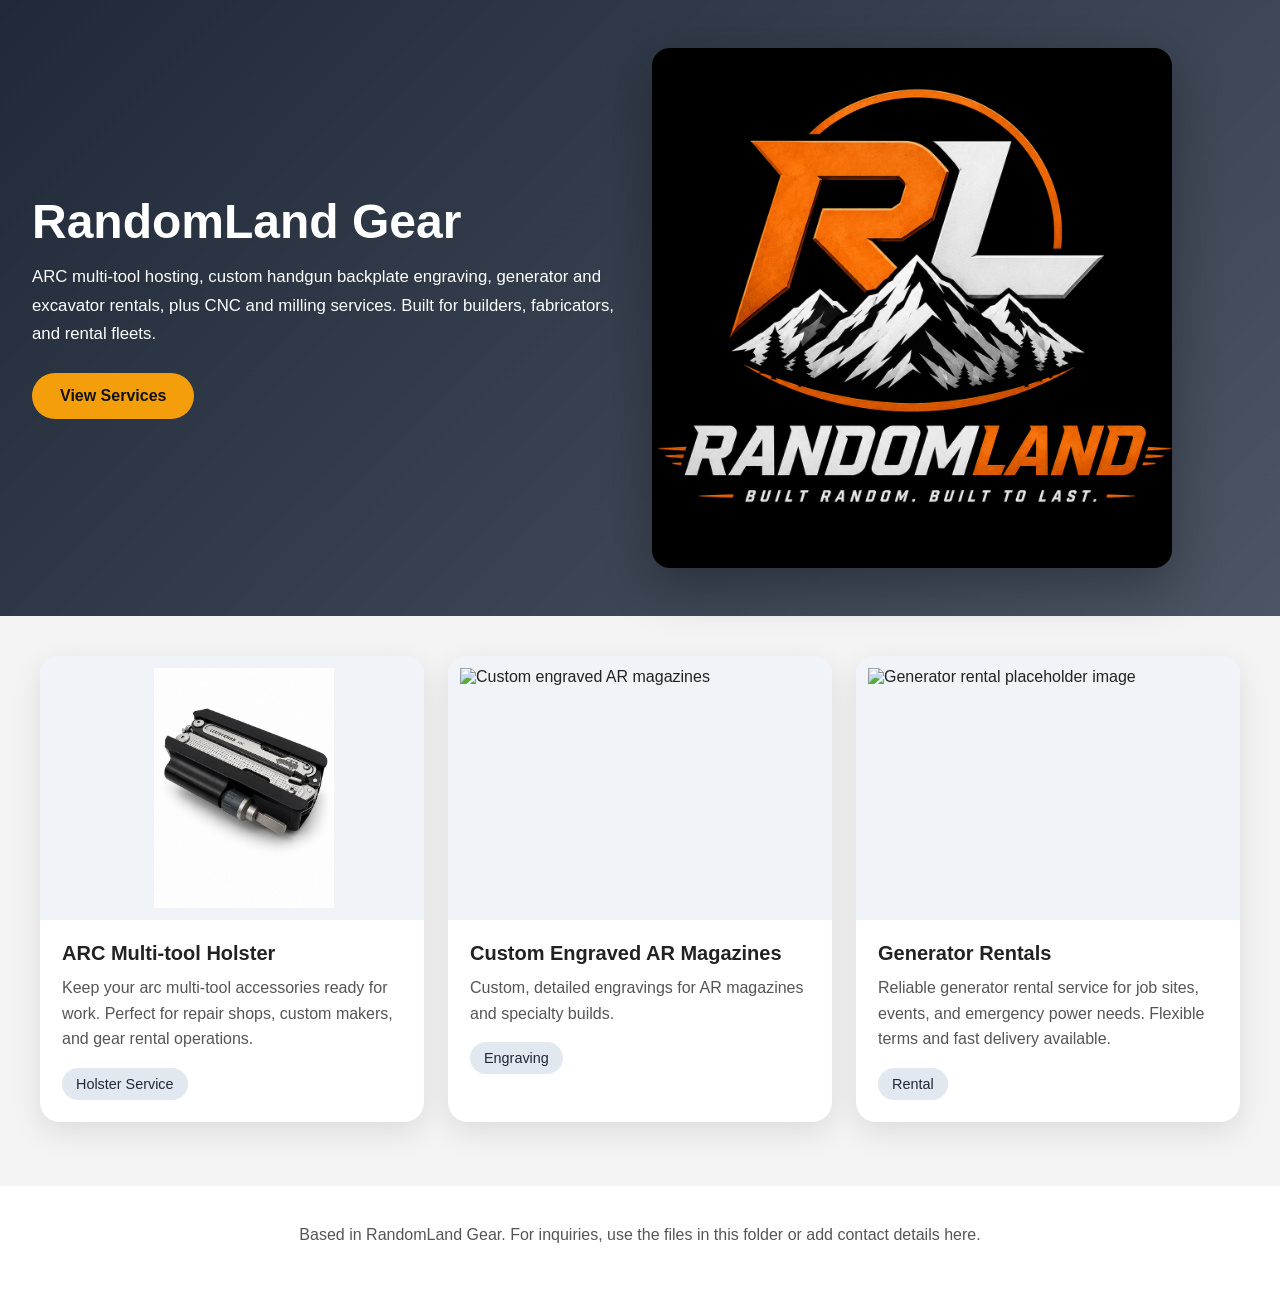
==== index.html @ 923ade39 "Add files via upload" ====
<!DOCTYPE html>
<html lang="en">
<head>
  <meta charset="UTF-8" />
  <meta name="viewport" content="width=device-width, initial-scale=1.0" />
  <title>RandomLand Gear</title>
  <style>
    body {
      margin: 0;
      font-family: Arial, sans-serif;
      color: #222;
      background: #f4f4f4;
    }
    .hero {
      display: grid;
      grid-template-columns: 1fr 1fr;
      gap: 24px;
      align-items: center;
      padding: 48px 32px;
      background: linear-gradient(135deg, #1f2937 0%, #4b5563 100%);
      color: white;
    }
    .hero img {
      width: 100%;
      max-width: 520px;
      border-radius: 18px;
      box-shadow: 0 18px 50px rgba(0, 0, 0, 0.3);
    }
    .hero h1 {
      margin: 0 0 16px;
      font-size: 3rem;
      line-height: 1.05;
    }
    .hero p {
      margin: 0 0 24px;
      max-width: 620px;
      font-size: 1.05rem;
      line-height: 1.7;
    }
    .hero a {
      display: inline-block;
      padding: 14px 28px;
      background: #f59e0b;
      color: #111;
      text-decoration: none;
      border-radius: 999px;
      font-weight: bold;
    }
    .content {
      padding: 40px 32px 64px;
      max-width: 1200px;
      margin: 0 auto;
    }
    .services {
      display: grid;
      grid-template-columns: repeat(auto-fit, minmax(260px, 1fr));
      gap: 24px;
    }
    .card {
      background: white;
      border-radius: 20px;
      overflow: hidden;
      box-shadow: 0 10px 30px rgba(15, 23, 42, 0.1);
      display: flex;
      flex-direction: column;
    }
    .card img {
      width: 100%;
      height: 240px;
      object-fit: contain;
      background: #f0f4f8;
      padding: 12px;
    }
    .card-content {
      padding: 22px;
      flex: 1;
    }
    .card-content h2 {
      margin: 0 0 10px;
      font-size: 1.25rem;
    }
    .card-content p {
      margin: 0 0 16px;
      color: #555;
      line-height: 1.6;
    }
    .card-content span {
      display: inline-block;
      background: #e2e8f0;
      color: #1f2937;
      border-radius: 999px;
      padding: 8px 14px;
      font-size: 0.9rem;
    }
    .footer {
      padding: 24px 32px 40px;
      text-align: center;
      color: #555;
      background: #ffffff;
    }
    .footer a {
      color: #111;
      text-decoration: none;
      font-weight: bold;
    }
    @media (max-width: 860px) {
      .hero { grid-template-columns: 1fr; text-align: center; }
      .hero a { margin: 0 auto; }
    }
  </style>
</head>
<body>
  <section class="hero">
    <div>
      <h1>RandomLand Gear</h1>
      <p>ARC multi-tool hosting, custom handgun backplate engraving, generator and excavator rentals, plus CNC and milling services. Built for builders, fabricators, and rental fleets.</p>
      <a href="#services">View Services</a>
    </div>
    <img src="Arc Holster/RandomLand.png" alt="RandomLand photo" />
  </section>
  <section class="content">
    <div class="services" id="services">
      <a href="holster.html" style="text-decoration:none;color:inherit;display:block">
      <article class="card">
        <img src="Arc Holster/1.png" alt="ARC multi-tool holster photo" />
        <div class="card-content">
          <h2>ARC Multi-tool Holster</h2>
          <p>Keep your arc multi-tool accessories ready for work. Perfect for repair shops, custom makers, and gear rental operations.</p>
          <span>Holster Service</span>
        </div>
      </article>
      </a>
      <article class="card">
        <img src="file_00000000026c722f8ffda2f39f539085.png" alt="Custom engraved AR magazines" />
        <div class="card-content">
          <h2>Custom Engraved AR Magazines</h2>
          <p>Custom, detailed engravings for AR magazines and specialty builds.</p>
          <span>Engraving</span>
        </div>
      </article>
      <article class="card">
        <img src="file_000000004c8c722f9a6779920bcbd287.png" alt="Generator rental placeholder image" />
        <div class="card-content">
          <h2>Generator Rentals</h2>
          <p>Reliable generator rental service for job sites, events, and emergency power needs. Flexible terms and fast delivery available.</p>
          <span>Rental</span>
        </div>
      </article>
    </div>
  </section>
  <footer class="footer">
    <p>Based in RandomLand Gear. For inquiries, use the files in this folder or add contact details here.</p>
  </footer>
</body>
</html>
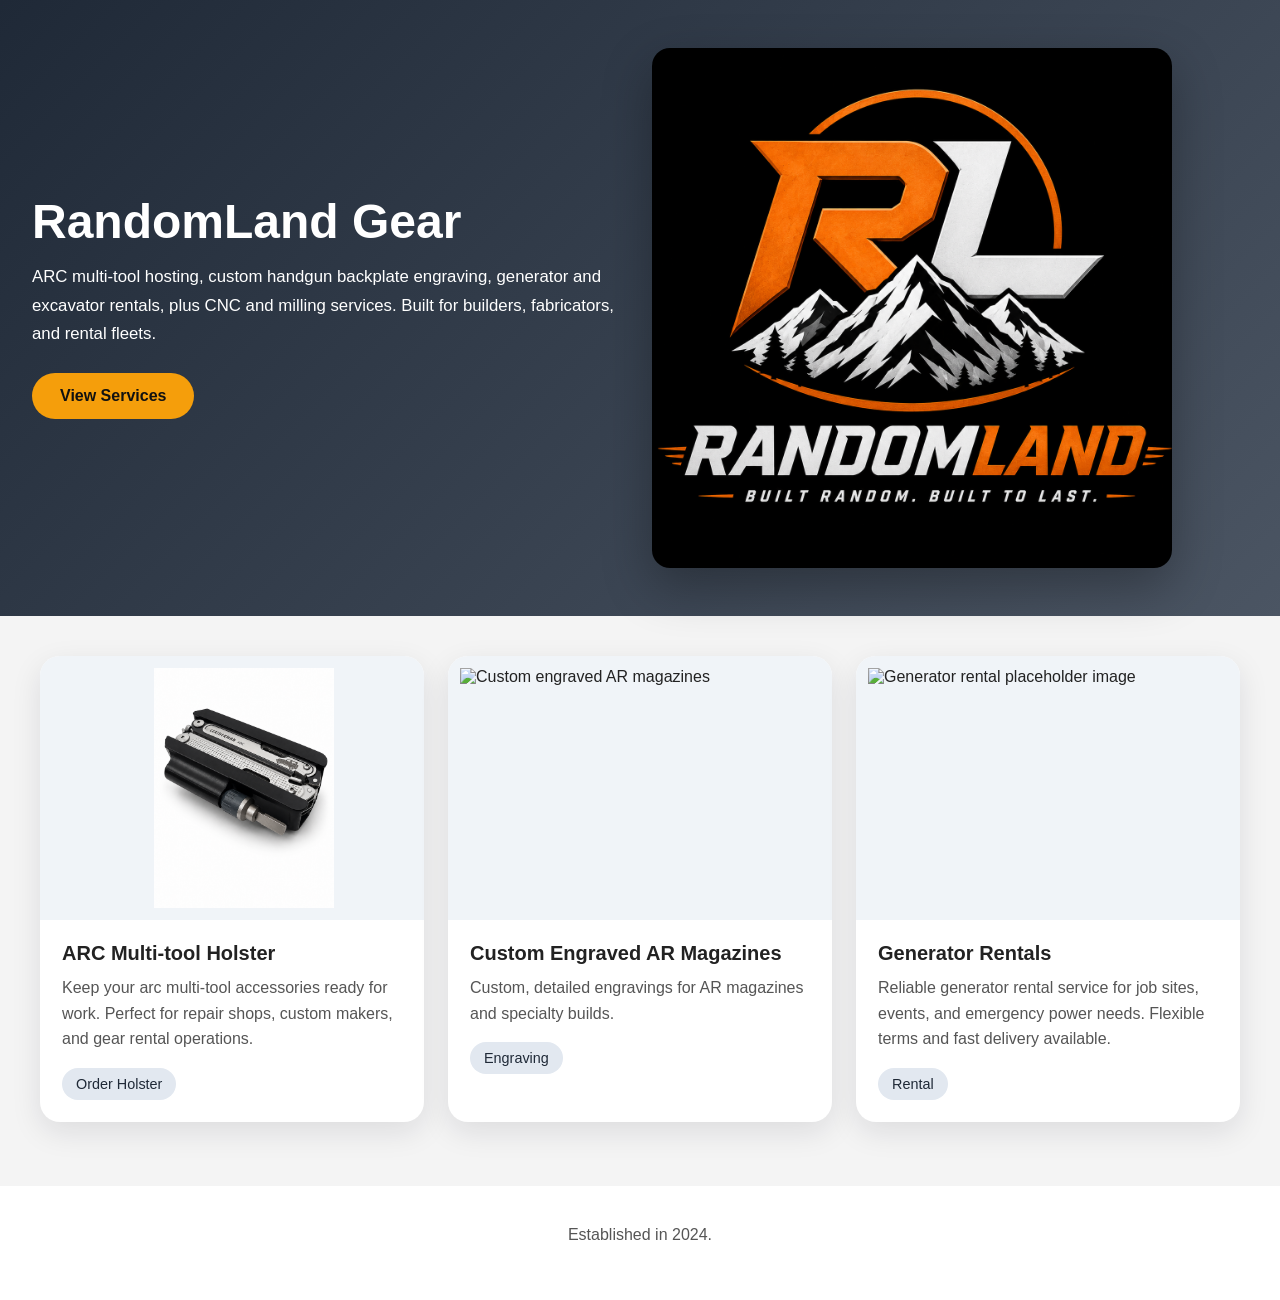
==== commit 5d8ed00a: "page update" ====
--- a/index.html
+++ b/index.html
@@ -1,155 +1,168 @@
-<!DOCTYPE html>
-<html lang="en">
-<head>
-  <meta charset="UTF-8" />
-  <meta name="viewport" content="width=device-width, initial-scale=1.0" />
-  <title>RandomLand Gear</title>
-  <style>
-    body {
-      margin: 0;
-      font-family: Arial, sans-serif;
-      color: #222;
-      background: #f4f4f4;
-    }
-    .hero {
-      display: grid;
-      grid-template-columns: 1fr 1fr;
-      gap: 24px;
-      align-items: center;
-      padding: 48px 32px;
-      background: linear-gradient(135deg, #1f2937 0%, #4b5563 100%);
-      color: white;
-    }
-    .hero img {
-      width: 100%;
-      max-width: 520px;
-      border-radius: 18px;
-      box-shadow: 0 18px 50px rgba(0, 0, 0, 0.3);
-    }
-    .hero h1 {
-      margin: 0 0 16px;
-      font-size: 3rem;
-      line-height: 1.05;
-    }
-    .hero p {
-      margin: 0 0 24px;
-      max-width: 620px;
-      font-size: 1.05rem;
-      line-height: 1.7;
-    }
-    .hero a {
-      display: inline-block;
-      padding: 14px 28px;
-      background: #f59e0b;
-      color: #111;
-      text-decoration: none;
-      border-radius: 999px;
-      font-weight: bold;
-    }
-    .content {
-      padding: 40px 32px 64px;
-      max-width: 1200px;
-      margin: 0 auto;
-    }
-    .services {
-      display: grid;
-      grid-template-columns: repeat(auto-fit, minmax(260px, 1fr));
-      gap: 24px;
-    }
-    .card {
-      background: white;
-      border-radius: 20px;
-      overflow: hidden;
-      box-shadow: 0 10px 30px rgba(15, 23, 42, 0.1);
-      display: flex;
-      flex-direction: column;
-    }
-    .card img {
-      width: 100%;
-      height: 240px;
-      object-fit: contain;
-      background: #f0f4f8;
-      padding: 12px;
-    }
-    .card-content {
-      padding: 22px;
-      flex: 1;
-    }
-    .card-content h2 {
-      margin: 0 0 10px;
-      font-size: 1.25rem;
-    }
-    .card-content p {
-      margin: 0 0 16px;
-      color: #555;
-      line-height: 1.6;
-    }
-    .card-content span {
-      display: inline-block;
-      background: #e2e8f0;
-      color: #1f2937;
-      border-radius: 999px;
-      padding: 8px 14px;
-      font-size: 0.9rem;
-    }
-    .footer {
-      padding: 24px 32px 40px;
-      text-align: center;
-      color: #555;
-      background: #ffffff;
-    }
-    .footer a {
-      color: #111;
-      text-decoration: none;
-      font-weight: bold;
-    }
-    @media (max-width: 860px) {
-      .hero { grid-template-columns: 1fr; text-align: center; }
-      .hero a { margin: 0 auto; }
-    }
-  </style>
-</head>
-<body>
-  <section class="hero">
-    <div>
-      <h1>RandomLand Gear</h1>
-      <p>ARC multi-tool hosting, custom handgun backplate engraving, generator and excavator rentals, plus CNC and milling services. Built for builders, fabricators, and rental fleets.</p>
-      <a href="#services">View Services</a>
-    </div>
-    <img src="Arc Holster/RandomLand.png" alt="RandomLand photo" />
-  </section>
-  <section class="content">
-    <div class="services" id="services">
-      <a href="holster.html" style="text-decoration:none;color:inherit;display:block">
-      <article class="card">
-        <img src="Arc Holster/1.png" alt="ARC multi-tool holster photo" />
-        <div class="card-content">
-          <h2>ARC Multi-tool Holster</h2>
-          <p>Keep your arc multi-tool accessories ready for work. Perfect for repair shops, custom makers, and gear rental operations.</p>
-          <span>Holster Service</span>
-        </div>
-      </article>
-      </a>
-      <article class="card">
-        <img src="file_00000000026c722f8ffda2f39f539085.png" alt="Custom engraved AR magazines" />
-        <div class="card-content">
-          <h2>Custom Engraved AR Magazines</h2>
-          <p>Custom, detailed engravings for AR magazines and specialty builds.</p>
-          <span>Engraving</span>
-        </div>
-      </article>
-      <article class="card">
-        <img src="file_000000004c8c722f9a6779920bcbd287.png" alt="Generator rental placeholder image" />
-        <div class="card-content">
-          <h2>Generator Rentals</h2>
-          <p>Reliable generator rental service for job sites, events, and emergency power needs. Flexible terms and fast delivery available.</p>
-          <span>Rental</span>
-        </div>
-      </article>
-    </div>
-  </section>
-  <footer class="footer">
-    <p>Based in RandomLand Gear. For inquiries, use the files in this folder or add contact details here.</p>
-  </footer>
-</body>
+<!DOCTYPE html>
+<html lang="en">
+<head>
+  <meta charset="UTF-8" />
+  <meta name="viewport" content="width=device-width, initial-scale=1.0" />
+  <title>RandomLand Gear</title>
+  <style>
+    body {
+      margin: 0;
+      font-family: Arial, sans-serif;
+      color: #222;
+      background: #f4f4f4;
+    }
+    .hero {
+      display: grid;
+      grid-template-columns: 1fr 1fr;
+      gap: 24px;
+      align-items: center;
+      padding: 48px 32px;
+      background: linear-gradient(135deg, #1f2937 0%, #4b5563 100%);
+      color: white;
+    }
+    .hero img {
+      width: 100%;
+      max-width: 520px;
+      height: auto;
+      border-radius: 18px;
+      box-shadow: 0 18px 50px rgba(0, 0, 0, 0.3);
+    }
+    .hero h1 {
+      margin: 0 0 16px;
+      font-size: 3rem;
+      line-height: 1.05;
+    }
+    .hero p {
+      margin: 0 0 24px;
+      max-width: 620px;
+      font-size: 1.05rem;
+      line-height: 1.7;
+    }
+    .hero a {
+      display: inline-block;
+      padding: 14px 28px;
+      background: #f59e0b;
+      color: #111;
+      text-decoration: none;
+      border-radius: 999px;
+      font-weight: bold;
+    }
+    .content {
+      padding: 40px 32px 64px;
+      max-width: 1200px;
+      margin: 0 auto;
+    }
+    .services {
+      display: grid;
+      grid-template-columns: repeat(auto-fit, minmax(260px, 1fr));
+      gap: 24px;
+    }
+    .card {
+      background: white;
+      border-radius: 20px;
+      overflow: hidden;
+      box-shadow: 0 10px 30px rgba(15, 23, 42, 0.1);
+      display: flex;
+      flex-direction: column;
+    }
+    .card img {
+      width: 100%;
+      height: 240px;
+      object-fit: contain;
+      background: #f0f4f8;
+      padding: 12px;
+    }
+    .card-content {
+      padding: 22px;
+      flex: 1;
+    }
+    .card-content h2 {
+      margin: 0 0 10px;
+      font-size: 1.25rem;
+    }
+    .card-content p {
+      margin: 0 0 16px;
+      color: #555;
+      line-height: 1.6;
+    }
+    .card-content span {
+      display: inline-block;
+      background: #e2e8f0;
+      color: #1f2937;
+      border-radius: 999px;
+      padding: 8px 14px;
+      font-size: 0.9rem;
+    }
+    .footer {
+      padding: 24px 32px 40px;
+      text-align: center;
+      color: #555;
+      background: #ffffff;
+    }
+    .footer a {
+      color: #111;
+      text-decoration: none;
+      font-weight: bold;
+    }
+    @media (max-width: 860px) {
+      .hero { grid-template-columns: 1fr; text-align: center; }
+      .hero a { margin: 0 auto; }
+      .hero h1 { font-size: 2.4rem; }
+      .hero p { font-size: 1rem; }
+      .content { padding: 32px 24px 48px; }
+      .card img { height: 220px; }
+    }
+    @media (max-width: 560px) {
+      .hero { padding: 32px 18px; }
+      .hero h1 { font-size: 2rem; }
+      .hero p { max-width: 100%; }
+      .content { padding: 28px 18px 40px; }
+      .card img { height: 200px; }
+      .hero a { width: 100%; box-sizing: border-box; }
+    }
+  </style>
+</head>
+<body>
+  <section class="hero">
+    <div>
+      <h1>RandomLand Gear</h1>
+      <p>ARC multi-tool hosting, custom handgun backplate engraving, generator and excavator rentals, plus CNC and milling services. Built for builders, fabricators, and rental fleets.</p>
+      <a href="#services">View Services</a>
+    </div>
+    <img src="Arc Holster/RandomLand.png" alt="RandomLand photo" />
+  </section>
+  <section class="content">
+    <div class="services" id="services">
+      <a href="holster.html" style="text-decoration:none;color:inherit;display:block">
+      <article class="card">
+        <img src="Arc Holster/1.png" alt="ARC multi-tool holster photo" />
+        <div class="card-content">
+          <h2>ARC Multi-tool Holster</h2>
+          <p>Keep your arc multi-tool accessories ready for work. Perfect for repair shops, custom makers, and gear rental operations.</p>
+          <span>Order Holster</span>
+        </div>
+      </article>
+      </a>
+      <article class="card">
+        <img src="file_00000000026c722f8ffda2f39f539085.png" alt="Custom engraved AR magazines" />
+        <div class="card-content">
+          <h2>Custom Engraved AR Magazines</h2>
+          <p>Custom, detailed engravings for AR magazines and specialty builds.</p>
+          <span>Engraving</span>
+        </div>
+      </article>
+      <article class="card">
+        <img src="file_000000004c8c722f9a6779920bcbd287.png" alt="Generator rental placeholder image" />
+        <div class="card-content">
+          <h2>Generator Rentals</h2>
+          <p>Reliable generator rental service for job sites, events, and emergency power needs. Flexible terms and fast delivery available.</p>
+          <span>Rental</span>
+        </div>
+      </article>
+    </div>
+  </section>
+  <footer class="footer">
+    <p>Established in 2024.</p>
+  </footer>
+</body>
 </html>
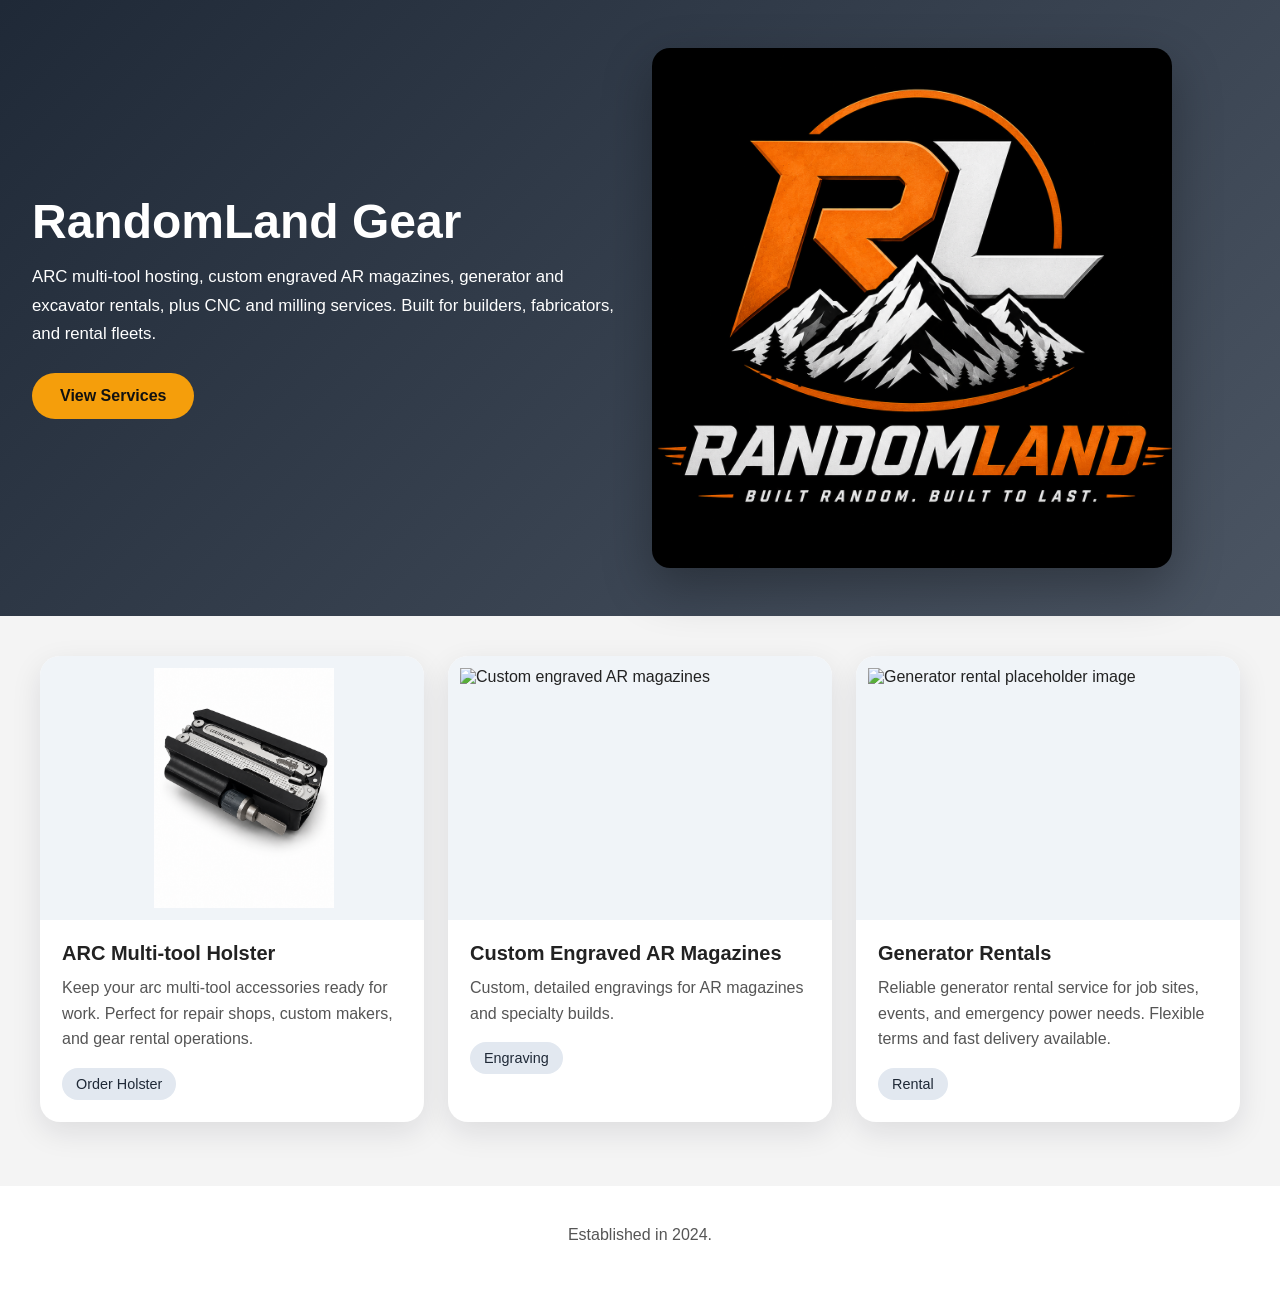
==== commit 65ac0db8: "word cahnges" ====
--- a/index.html
+++ b/index.html
@@ -126,7 +126,7 @@
   <section class="hero">
     <div>
       <h1>RandomLand Gear</h1>
-      <p>ARC multi-tool hosting, custom handgun backplate engraving, generator and excavator rentals, plus CNC and milling services. Built for builders, fabricators, and rental fleets.</p>
+      <p>ARC multi-tool hosting, custom engraved AR magazines, generator and excavator rentals, plus CNC and milling services. Built for builders, fabricators, and rental fleets.</p>
       <a href="#services">View Services</a>
     </div>
     <img src="Arc Holster/RandomLand.png" alt="RandomLand photo" />
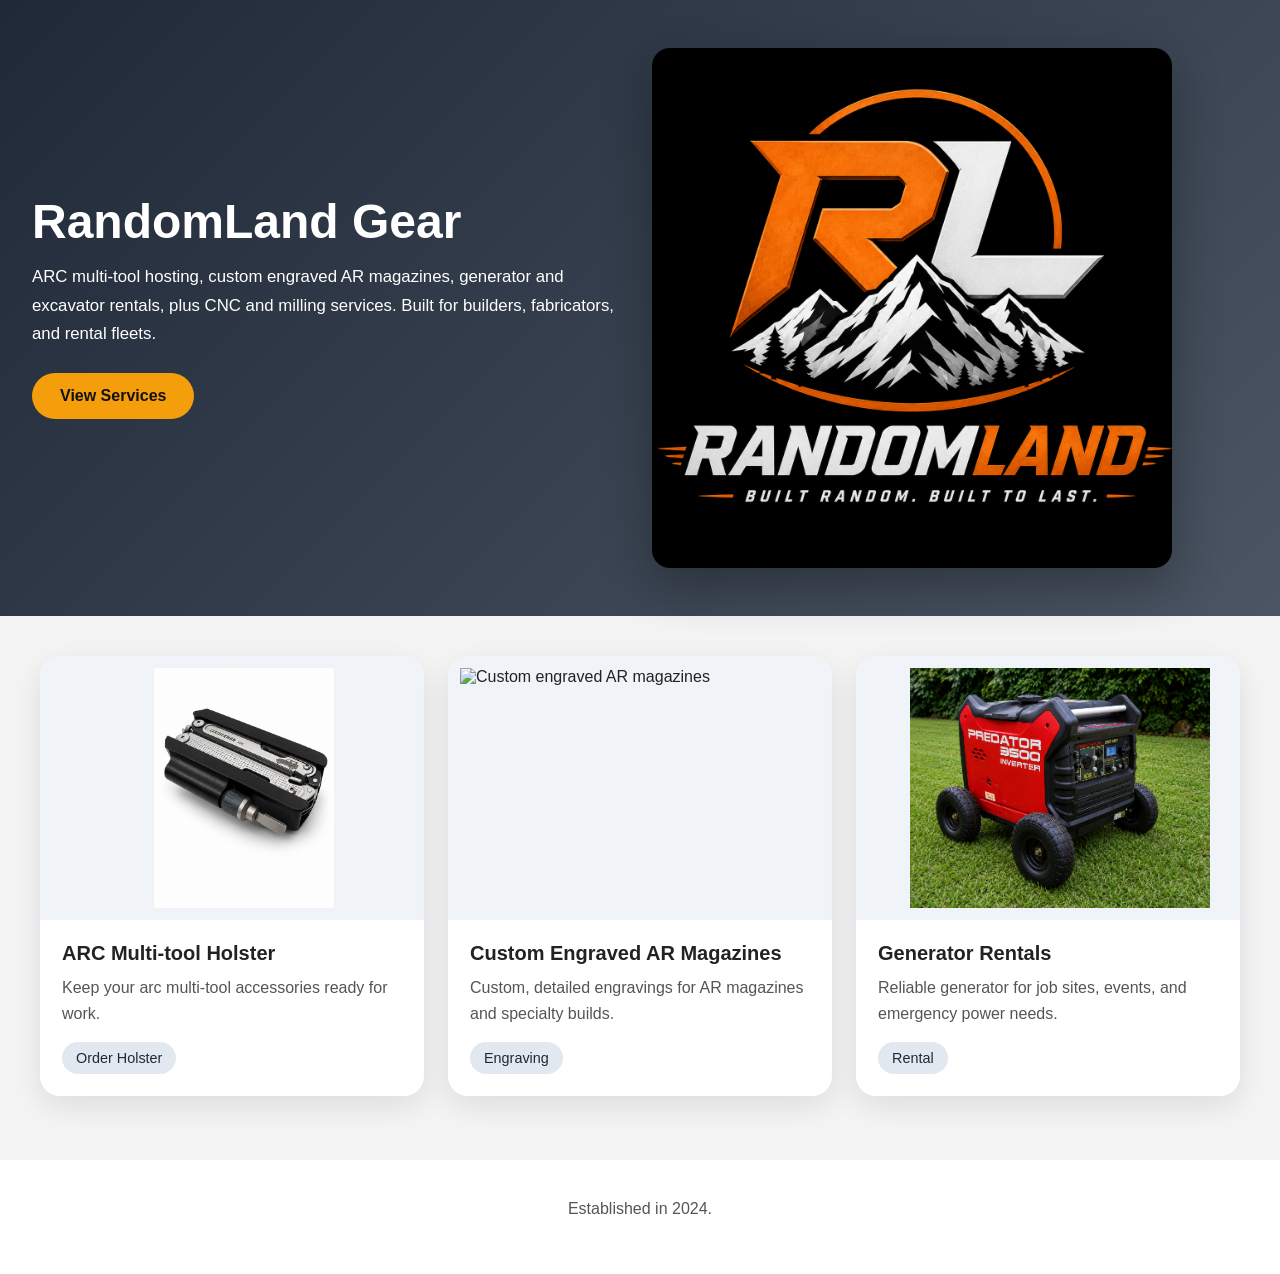
==== commit 169cdac9: "fix" ====
--- a/index.html
+++ b/index.html
@@ -138,7 +138,7 @@
         <img src="Arc Holster/1.png" alt="ARC multi-tool holster photo" />
         <div class="card-content">
           <h2>ARC Multi-tool Holster</h2>
-          <p>Keep your arc multi-tool accessories ready for work. Perfect for repair shops, custom makers, and gear rental operations.</p>
+          <p>Keep your arc multi-tool accessories ready for work.</p>
           <span>Order Holster</span>
         </div>
       </article>
@@ -151,14 +151,16 @@
           <span>Engraving</span>
         </div>
       </article>
+      <a href="generator-rentals.html" style="text-decoration:none;color:inherit;display:block">
       <article class="card">
-        <img src="file_000000004c8c722f9a6779920bcbd287.png" alt="Generator rental placeholder image" />
+        <img src="Generator Rentals/3500/3500.png" alt="Generator rental cover photo" />
         <div class="card-content">
           <h2>Generator Rentals</h2>
-          <p>Reliable generator rental service for job sites, events, and emergency power needs. Flexible terms and fast delivery available.</p>
+          <p>Reliable generator for job sites, events, and emergency power needs.</p>
           <span>Rental</span>
         </div>
       </article>
+      </a>
     </div>
   </section>
   <footer class="footer">
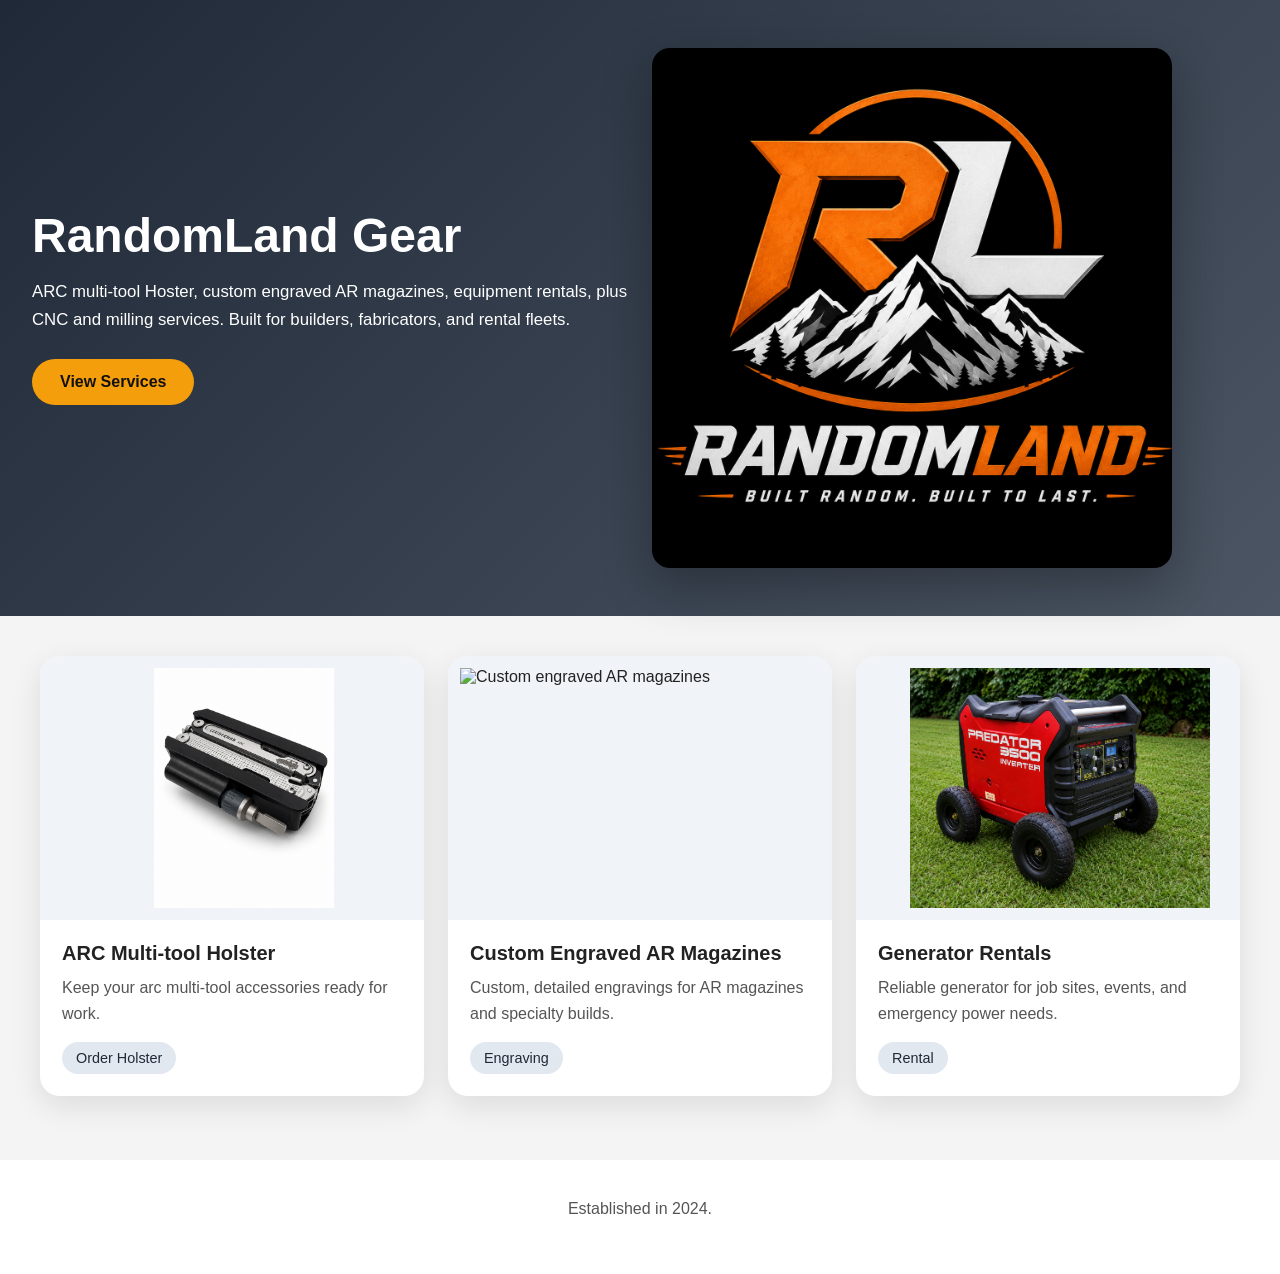
==== commit 7e2a1561: "updates" ====
--- a/index.html
+++ b/index.html
@@ -126,7 +126,7 @@
   <section class="hero">
     <div>
       <h1>RandomLand Gear</h1>
-      <p>ARC multi-tool hosting, custom engraved AR magazines, generator and excavator rentals, plus CNC and milling services. Built for builders, fabricators, and rental fleets.</p>
+      <p>ARC multi-tool Hoster, custom engraved AR magazines, equipment rentals, plus CNC and milling services. Built for builders, fabricators, and rental fleets.</p>
       <a href="#services">View Services</a>
     </div>
     <img src="Arc Holster/RandomLand.png" alt="RandomLand photo" />
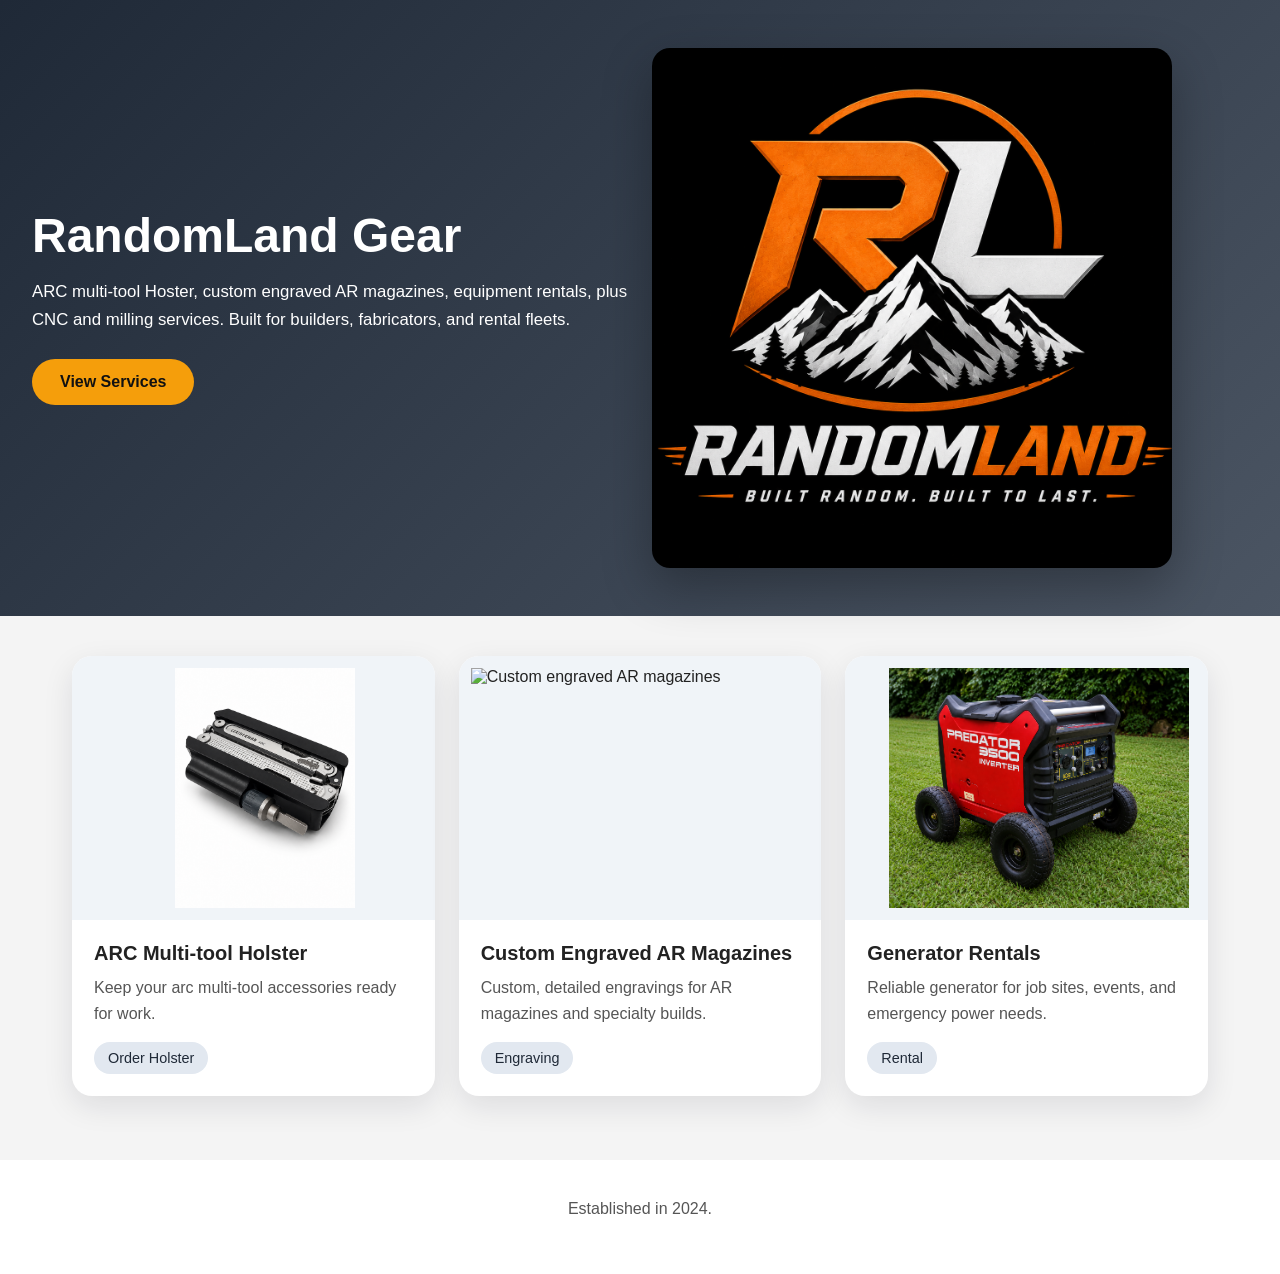
==== commit 2281191f: "UPDATE" ====
--- a/index.html
+++ b/index.html
@@ -5,12 +5,16 @@
   <meta name="viewport" content="width=device-width, initial-scale=1.0" />
   <title>RandomLand Gear</title>
   <style>
-    body {
-      margin: 0;
-      font-family: Arial, sans-serif;
-      color: #222;
-      background: #f4f4f4;
-    }
+    html,
+body {
+    min-height: 100%;
+}
+   body {
+    margin: 0;
+    font-family: Arial, sans-serif;
+    color: #222;
+    background: #f4f4f4;
+}
     .hero {
       display: grid;
       grid-template-columns: 1fr 1fr;
@@ -48,10 +52,12 @@
       font-weight: bold;
     }
     .content {
-      padding: 40px 32px 64px;
-      max-width: 1200px;
-      margin: 0 auto;
-    }
+  padding: 40px 32px 64px;
+  max-width: 1200px;
+  margin: 0 auto;
+  width: 100%;
+  box-sizing: border-box;
+  }
     .services {
       display: grid;
       grid-template-columns: repeat(auto-fit, minmax(260px, 1fr));
@@ -151,7 +157,7 @@
           <span>Engraving</span>
         </div>
       </article>
-      <a href="generator-rentals.html" style="text-decoration:none;color:inherit;display:block">
+      <a href="rentals/index.html" style="text-decoration:none;color:inherit;display:block">
       <article class="card">
         <img src="Generator Rentals/3500/3500.png" alt="Generator rental cover photo" />
         <div class="card-content">
